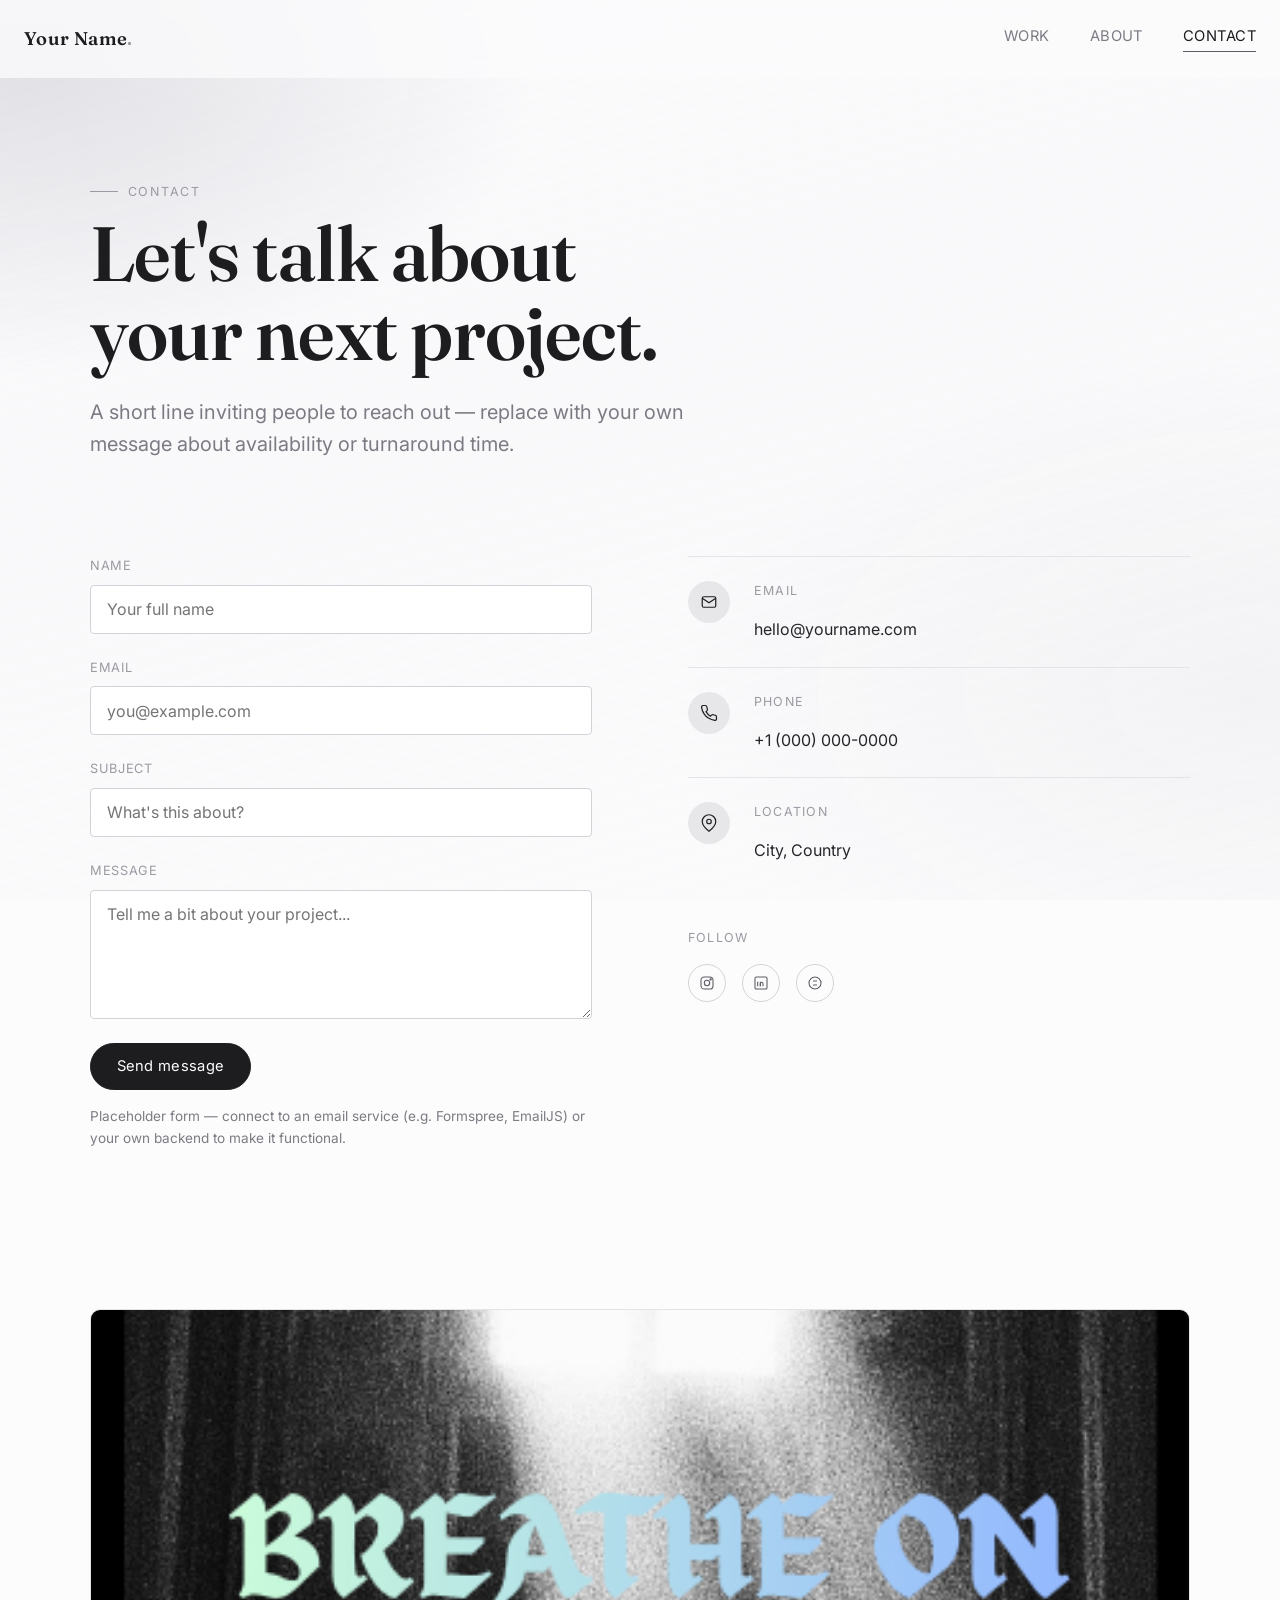
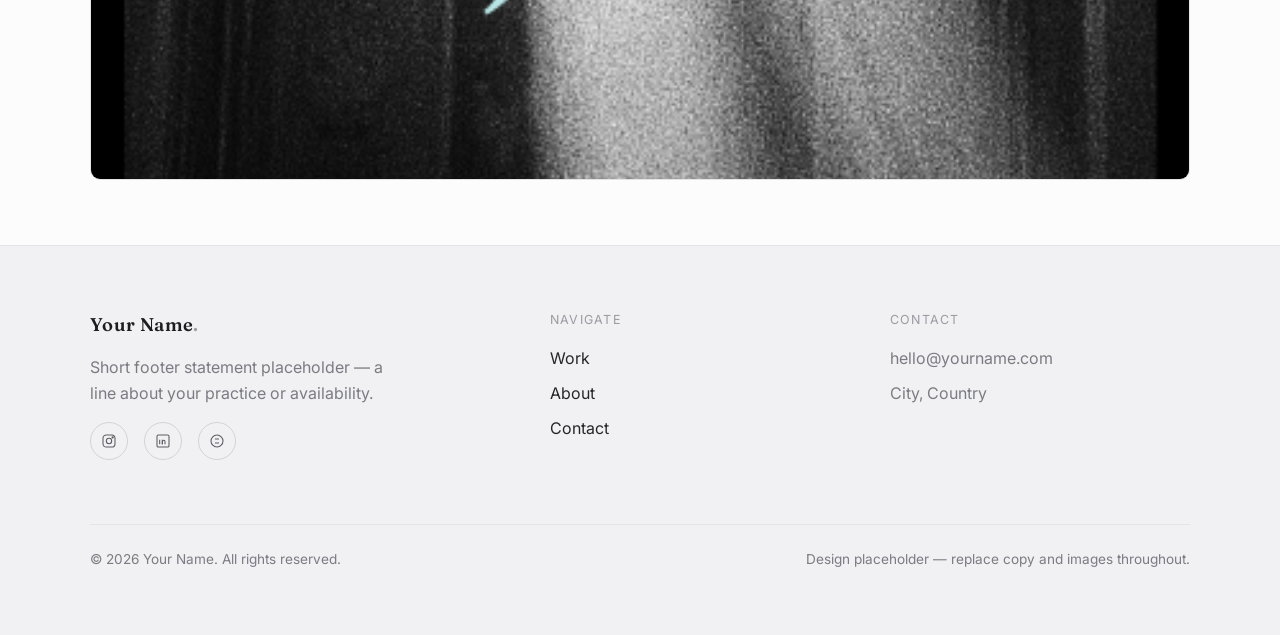
==== portfolio-site/contact.html @ 96c65c25 "Add files via upload" ====
<!DOCTYPE html>
<html lang="en">
<head>
<meta charset="UTF-8">
<meta name="viewport" content="width=device-width, initial-scale=1.0">
<title>Your Name — Contact</title>
<meta name="description" content="Get in touch.">
<link rel="preconnect" href="https://fonts.googleapis.com">
<link rel="preconnect" href="https://fonts.gstatic.com" crossorigin>
<link href="https://fonts.googleapis.com/css2?family=Fraunces:opsz,wght@9..144,400;9..144,500;9..144,600&family=Inter:wght@400;500;600&display=swap" rel="stylesheet">
<link rel="stylesheet" href="styles.css">
</head>
<body>

<div class="bg-gradient" aria-hidden="true"></div>
<div class="scroll-progress"></div>

<header class="site-nav">
  <a href="index.html" class="brand">Your Name<span>.</span></a>
  <nav class="nav-links">
    <a href="index.html">Work</a>
    <a href="about.html">About</a>
    <a href="contact.html" aria-current="page">Contact</a>
  </nav>
  <button class="nav-toggle" aria-label="Open menu">
    <svg width="18" height="18" viewBox="0 0 24 24" fill="none" stroke="currentColor" stroke-width="1.8" stroke-linecap="round"><line x1="3" y1="6" x2="21" y2="6"/><line x1="3" y1="12" x2="21" y2="12"/><line x1="3" y1="18" x2="21" y2="18"/></svg>
  </button>
</header>

<div class="mobile-menu">
  <div class="mobile-menu-top">
    <a href="index.html" class="brand">Your Name<span>.</span></a>
    <button class="mobile-menu-close nav-toggle" aria-label="Close menu">
      <svg width="18" height="18" viewBox="0 0 24 24" fill="none" stroke="currentColor" stroke-width="1.8" stroke-linecap="round"><line x1="4" y1="4" x2="20" y2="20"/><line x1="20" y1="4" x2="4" y2="20"/></svg>
    </button>
  </div>
  <div class="mobile-menu-links">
    <a href="index.html">Work</a>
    <a href="about.html">About</a>
    <a href="contact.html">Contact</a>
  </div>
</div>

<main>

  <section class="container" style="padding-top: var(--space-6);">
    <div class="reveal">
      <span class="eyebrow">Contact</span>
      <h1 style="margin-top: 0.75rem;">Let's talk about<br>your next project.</h1>
      <p class="lede" style="margin-top: var(--space-3);">A short line inviting people to reach out — replace with your own message about availability or turnaround time.</p>
    </div>
  </section>

  <section class="container contact-grid">

    <!-- FORM -->
    <div class="reveal reveal-delay-1">
      <form class="contact-form" novalidate>
        <div class="field">
          <label for="name">Name</label>
          <input type="text" id="name" name="name" placeholder="Your full name" required>
        </div>
        <div class="field">
          <label for="email">Email</label>
          <input type="email" id="email" name="email" placeholder="you@example.com" required>
        </div>
        <div class="field">
          <label for="subject">Subject</label>
          <input type="text" id="subject" name="subject" placeholder="What's this about?">
        </div>
        <div class="field">
          <label for="message">Message</label>
          <textarea id="message" name="message" rows="5" placeholder="Tell me a bit about your project..." required></textarea>
        </div>
        <button type="submit" class="btn btn-primary">Send message</button>
        <p class="form-note">Placeholder form — connect to an email service (e.g. Formspree, EmailJS) or your own backend to make it functional.</p>
        <p class="form-status" role="status"></p>
      </form>
    </div>

    <!-- INFO -->
    <div class="reveal reveal-delay-2">
      <div class="contact-info-item">
        <div class="contact-info-icon">
          <svg width="18" height="18" viewBox="0 0 24 24" fill="none" stroke="currentColor" stroke-width="1.6"><rect x="3" y="5" width="18" height="14" rx="2"/><path d="M3 7l9 6 9-6"/></svg>
        </div>
        <div>
          <span class="footer-label">Email</span>
          <p>hello@yourname.com</p>
        </div>
      </div>
      <div class="contact-info-item">
        <div class="contact-info-icon">
          <svg width="18" height="18" viewBox="0 0 24 24" fill="none" stroke="currentColor" stroke-width="1.6"><path d="M22 16.9v3a2 2 0 0 1-2.2 2 19.8 19.8 0 0 1-8.6-3.1 19.5 19.5 0 0 1-6-6 19.8 19.8 0 0 1-3.1-8.7A2 2 0 0 1 4.1 2h3a2 2 0 0 1 2 1.7c.1 1 .3 2 .7 3a2 2 0 0 1-.4 2.1L8 10.2a16 16 0 0 0 6 6l1.4-1.4a2 2 0 0 1 2.1-.4c1 .4 2 .6 3 .7a2 2 0 0 1 1.5 2z"/></svg>
        </div>
        <div>
          <span class="footer-label">Phone</span>
          <p>+1 (000) 000-0000</p>
        </div>
      </div>
      <div class="contact-info-item">
        <div class="contact-info-icon">
          <svg width="18" height="18" viewBox="0 0 24 24" fill="none" stroke="currentColor" stroke-width="1.6"><path d="M21 10c0 6-9 13-9 13s-9-7-9-13a9 9 0 0 1 18 0z"/><circle cx="12" cy="10" r="3"/></svg>
        </div>
        <div>
          <span class="footer-label">Location</span>
          <p>City, Country</p>
        </div>
      </div>

      <div style="margin-top: var(--space-4);">
        <span class="footer-label">Follow</span>
        <div class="footer-social">
          <a href="#" aria-label="Instagram"><svg width="16" height="16" viewBox="0 0 24 24" fill="none" stroke="currentColor" stroke-width="1.6"><rect x="3" y="3" width="18" height="18" rx="5"/><circle cx="12" cy="12" r="4"/><circle cx="17.5" cy="6.5" r="1"/></svg></a>
          <a href="#" aria-label="LinkedIn"><svg width="16" height="16" viewBox="0 0 24 24" fill="none" stroke="currentColor" stroke-width="1.6"><rect x="3" y="3" width="18" height="18" rx="2"/><line x1="7" y1="10" x2="7" y2="17"/><line x1="7" y1="7" x2="7" y2="7"/><path d="M11 17v-4a2 2 0 0 1 4 0v4"/><line x1="11" y1="10" x2="11" y2="17"/></svg></a>
          <a href="#" aria-label="Behance"><svg width="16" height="16" viewBox="0 0 24 24" fill="none" stroke="currentColor" stroke-width="1.6"><circle cx="12" cy="12" r="9"/><path d="M9 9h6M9 15h6"/></svg></a>
        </div>
      </div>
    </div>

  </section>

  <!-- MAP / LOCATION PLACEHOLDER -->
  <section class="container section-tight contact-map">
    <div class="ph-image has-image reveal-scale">
      <img src="assets/holy-spirit-breathe-on-me.jpg" alt="Location" loading="lazy">
    </div>
  </section>

</main>

<footer class="site-footer">
  <div class="container">
    <div class="footer-grid">
      <div>
        <a href="index.html" class="brand">Your Name<span>.</span></a>
        <p style="color: var(--color-text-muted); margin-top: var(--space-2); max-width: 32ch;">Short footer statement placeholder — a line about your practice or availability.</p>
        <div class="footer-social">
          <a href="#" aria-label="Instagram"><svg width="16" height="16" viewBox="0 0 24 24" fill="none" stroke="currentColor" stroke-width="1.6"><rect x="3" y="3" width="18" height="18" rx="5"/><circle cx="12" cy="12" r="4"/><circle cx="17.5" cy="6.5" r="1"/></svg></a>
          <a href="#" aria-label="LinkedIn"><svg width="16" height="16" viewBox="0 0 24 24" fill="none" stroke="currentColor" stroke-width="1.6"><rect x="3" y="3" width="18" height="18" rx="2"/><line x1="7" y1="10" x2="7" y2="17"/><line x1="7" y1="7" x2="7" y2="7"/><path d="M11 17v-4a2 2 0 0 1 4 0v4"/><line x1="11" y1="10" x2="11" y2="17"/></svg></a>
          <a href="#" aria-label="Behance"><svg width="16" height="16" viewBox="0 0 24 24" fill="none" stroke="currentColor" stroke-width="1.6"><circle cx="12" cy="12" r="9"/><path d="M9 9h6M9 15h6"/></svg></a>
        </div>
      </div>
      <div>
        <span class="footer-label">Navigate</span>
        <ul style="display:flex; flex-direction:column; gap:0.6rem;">
          <li><a href="index.html">Work</a></li>
          <li><a href="about.html">About</a></li>
          <li><a href="contact.html">Contact</a></li>
        </ul>
      </div>
      <div>
        <span class="footer-label">Contact</span>
        <ul style="display:flex; flex-direction:column; gap:0.6rem; color: var(--color-text-muted);">
          <li>hello@yourname.com</li>
          <li>City, Country</li>
        </ul>
      </div>
    </div>
    <div class="footer-bottom">
      <span>© 2026 Your Name. All rights reserved.</span>
      <span>Design placeholder — replace copy and images throughout.</span>
    </div>
  </div>
</footer>

<script src="script.js"></script>
</body>
</html>
---- portfolio-site/styles.css ----
/* ==========================================================================
   Design tokens
   ========================================================================== */
:root {
  /* Cool neutral palette — whites and grays only */
  --color-bg:            #FCFCFD;
  --color-bg-soft:       #F1F1F3;
  --color-surface:       #FFFFFF;
  --color-mist:          #E7E7EA;
  --color-fog:           #C9C9CF;
  --color-gray-soft:     #9A9AA2;
  --color-gray:          #5C5C64;
  --color-ink:           #1D1D20;
  --color-text:          #26262A;
  --color-text-muted:    #7B7B83;
  --color-border:        #E4E4E8;
  --color-border-strong: #D2D2D8;

  /* Scroll-reactive gradient stops (updated by script.js) */
  --grad-a: #F4F4F6;
  --grad-b: #E2E2E7;
  --grad-c: #FAFAFB;

  --font-display: "Fraunces", "Georgia", serif;
  --font-body: "Inter", "Helvetica Neue", Arial, sans-serif;

  --container-w: 1180px;
  --space-1: 0.5rem;
  --space-2: 1rem;
  --space-3: 1.5rem;
  --space-4: 2.5rem;
  --space-5: 4rem;
  --space-6: 6rem;
  --space-7: 9rem;

  --ease-out: cubic-bezier(0.16, 1, 0.3, 1);
  --dur-fast: 220ms;
  --dur-med: 500ms;
  --dur-slow: 900ms;

  --radius-sm: 4px;
  --radius-md: 10px;
}

/* ==========================================================================
   Reset
   ========================================================================== */
*, *::before, *::after { box-sizing: border-box; }
html { scroll-behavior: smooth; }
body {
  margin: 0;
  background: var(--color-bg);
  color: var(--color-text);
  font-family: var(--font-body);
  font-size: 16px;
  line-height: 1.6;
  -webkit-font-smoothing: antialiased;
  opacity: 0;
}
body.is-ready { opacity: 1; transition: opacity var(--dur-slow) var(--ease-out); }

img { max-width: 100%; display: block; }
a { color: inherit; text-decoration: none; }
ul { margin: 0; padding: 0; list-style: none; }
h1, h2, h3, h4, p { margin: 0; }
button { font-family: inherit; cursor: pointer; }

::selection { background: var(--color-fog); color: var(--color-ink); }

/* ==========================================================================
   Scroll-reactive background gradient
   ========================================================================== */
.bg-gradient {
  position: fixed;
  inset: 0;
  z-index: -1;
  overflow: hidden;
  pointer-events: none;
  background: var(--color-bg);
}
.bg-gradient::before,
.bg-gradient::after {
  content: "";
  position: absolute;
  inset: -25%;
  will-change: transform;
}
.bg-gradient::before {
  background:
    radial-gradient(38% 32% at 18% 22%, var(--grad-b) 0%, transparent 70%),
    radial-gradient(42% 36% at 82% 68%, var(--grad-a) 0%, transparent 72%);
  transform: translate3d(0, calc(var(--scroll-shift, 0px) * 0.6), 0) rotate(calc(var(--scroll-shift, 0px) * 0.02deg));
  transition: transform 60ms linear;
}
.bg-gradient::after {
  background: linear-gradient(165deg, transparent 0%, var(--grad-c) 45%, transparent 100%);
  transform: translate3d(0, calc(var(--scroll-shift, 0px) * -0.35), 0);
  transition: transform 60ms linear;
  mix-blend-mode: multiply;
  opacity: 0.6;
}
@media (prefers-reduced-motion: reduce) {
  .bg-gradient::before, .bg-gradient::after { transition: none; transform: none !important; }
}

.container {
  width: 100%;
  max-width: var(--container-w);
  margin-inline: auto;
  padding-inline: var(--space-3);
}

@media (min-width: 700px) {
  .container { padding-inline: var(--space-4); }
}

/* Scroll progress bar */
.scroll-progress {
  position: fixed;
  top: 0; left: 0;
  height: 2px;
  width: 0%;
  background: var(--color-gray);
  z-index: 999;
  transition: width 80ms linear;
}

/* ==========================================================================
   Nav
   ========================================================================== */
.site-nav {
  position: sticky;
  top: 0;
  z-index: 100;
  display: flex;
  align-items: center;
  justify-content: space-between;
  padding: var(--space-3);
  background: rgba(252, 252, 253, 0.78);
  backdrop-filter: blur(10px);
  -webkit-backdrop-filter: blur(10px);
  border-bottom: 1px solid transparent;
  transition: border-color var(--dur-fast) var(--ease-out);
}
.site-nav.is-scrolled { border-bottom-color: var(--color-border); }

.brand {
  font-family: var(--font-display);
  font-size: 1.15rem;
  letter-spacing: 0.02em;
  font-weight: 600;
  color: var(--color-ink);
}
.brand span { color: var(--color-gray-soft); }

.nav-links {
  display: none;
  align-items: center;
  gap: var(--space-4);
}
@media (min-width: 720px) {
  .nav-links { display: flex; }
}
.nav-links a {
  position: relative;
  display: inline-block;
  font-size: 0.92rem;
  letter-spacing: 0.03em;
  text-transform: uppercase;
  color: var(--color-text-muted);
  padding-bottom: 4px;
  transition: color var(--dur-fast) var(--ease-out), transform 200ms var(--ease-out);
}
.nav-links a::after {
  content: "";
  position: absolute;
  left: 0; bottom: 0;
  width: 100%;
  height: 1px;
  background: var(--color-gray);
  transform: scaleX(0);
  transform-origin: right;
  transition: transform var(--dur-fast) var(--ease-out);
}
.nav-links a:hover,
.nav-links a[aria-current="page"] {
  color: var(--color-ink);
}
.nav-links a:hover::after,
.nav-links a[aria-current="page"]::after {
  transform: scaleX(1);
  transform-origin: left;
}

.nav-toggle {
  display: inline-flex;
  align-items: center;
  justify-content: center;
  width: 40px;
  height: 40px;
  background: none;
  border: 1px solid var(--color-border-strong);
  border-radius: var(--radius-sm);
  color: var(--color-ink);
}
@media (min-width: 720px) {
  .nav-toggle { display: none; }
}

.mobile-menu {
  position: fixed;
  inset: 0;
  z-index: 200;
  background: var(--color-bg);
  display: flex;
  flex-direction: column;
  padding: var(--space-3);
  transform: translateY(-100%);
  transition: transform var(--dur-med) var(--ease-out);
}
.mobile-menu.is-open { transform: translateY(0); }
.mobile-menu-top {
  display: flex;
  align-items: center;
  justify-content: space-between;
}
.mobile-menu-links {
  margin-top: var(--space-6);
  display: flex;
  flex-direction: column;
  gap: var(--space-3);
}
.mobile-menu-links a {
  font-family: var(--font-display);
  font-size: 2rem;
  color: var(--color-ink);
}

/* ==========================================================================
   Buttons
   ========================================================================== */
.btn {
  display: inline-flex;
  align-items: center;
  gap: 0.5rem;
  padding: 0.85rem 1.6rem;
  border-radius: 999px;
  font-size: 0.92rem;
  letter-spacing: 0.02em;
  border: 1px solid var(--color-ink);
  transition: background var(--dur-fast) var(--ease-out), color var(--dur-fast) var(--ease-out), transform var(--dur-fast) var(--ease-out);
}
.btn-primary {
  background: var(--color-ink);
  color: var(--color-bg);
}
.btn-primary:hover { background: var(--color-gray); transform: translateY(-2px); }
.btn-outline {
  background: transparent;
  color: var(--color-ink);
}
.btn-outline:hover { background: var(--color-ink); color: var(--color-bg); transform: translateY(-2px); }

/* ==========================================================================
   Reveal-on-scroll
   ========================================================================== */
.reveal {
  opacity: 0;
  transform: translateY(28px);
  transition: opacity var(--dur-slow) var(--ease-out), transform var(--dur-slow) var(--ease-out);
}
.reveal.is-visible { opacity: 1; transform: translateY(0); }
.reveal-delay-1 { transition-delay: 90ms; }
.reveal-delay-2 { transition-delay: 180ms; }
.reveal-delay-3 { transition-delay: 270ms; }
.reveal-delay-4 { transition-delay: 360ms; }

.reveal-scale {
  opacity: 0;
  transform: scale(0.94);
  transition: opacity var(--dur-slow) var(--ease-out), transform var(--dur-slow) var(--ease-out);
}
.reveal-scale.is-visible { opacity: 1; transform: scale(1); }

@media (prefers-reduced-motion: reduce) {
  html { scroll-behavior: auto; }
  .reveal, .reveal-scale, body { transition: none !important; transform: none !important; opacity: 1 !important; }
}

/* ==========================================================================
   Placeholder blocks (image / text stand-ins)
   ========================================================================== */
.ph-image {
  position: relative;
  width: 100%;
  background: linear-gradient(155deg, var(--color-bg-soft), var(--color-mist) 130%);
  border: 1px dashed var(--color-border-strong);
  border-radius: var(--radius-md);
  overflow: hidden;
  display: flex;
  align-items: center;
  justify-content: center;
  color: var(--color-gray-soft);
  transform: perspective(800px);
  transition: transform 250ms var(--ease-out), box-shadow 250ms var(--ease-out);
  will-change: transform;
}
.ph-image:hover {
  box-shadow: 0 20px 40px -20px rgba(20, 20, 24, 0.18);
}
.ph-image.has-image {
  border-style: solid;
  border-color: var(--color-border);
  background: var(--color-bg-soft);
}
.ph-image img {
  position: absolute;
  inset: 0;
  width: 100%;
  height: 100%;
  object-fit: cover;
}
.ph-image .ph-label {
  display: flex;
  flex-direction: column;
  align-items: center;
  gap: 0.5rem;
  font-size: 0.8rem;
  letter-spacing: 0.04em;
  text-transform: uppercase;
  text-align: center;
  padding: var(--space-2);
}
.ph-image svg { opacity: 0.55; }

.ph-text {
  display: block;
  width: 100%;
  border-radius: 3px;
  background: linear-gradient(90deg, var(--color-border) 0%, var(--color-bg-soft) 50%, var(--color-border) 100%);
  background-size: 200% 100%;
  animation: ph-shimmer 3.2s ease-in-out infinite;
}
@keyframes ph-shimmer {
  0% { background-position: 200% 0; }
  100% { background-position: -200% 0; }
}
@media (prefers-reduced-motion: reduce) {
  .ph-text { animation: none; background-position: 0 0; }
}

/* ==========================================================================
   Sections / typography helpers
   ========================================================================== */
.section { padding-block: var(--space-6); }
.section-tight { padding-block: var(--space-5); }

.eyebrow {
  display: inline-flex;
  align-items: center;
  gap: 0.6rem;
  font-size: 0.78rem;
  letter-spacing: 0.14em;
  text-transform: uppercase;
  color: var(--color-gray-soft);
}
.eyebrow::before {
  content: "";
  width: 28px;
  height: 1px;
  background: var(--color-gray-soft);
}

h1, h2, h3 { font-family: var(--font-display); color: var(--color-ink); font-weight: 600; }
h1 { font-size: clamp(2.6rem, 6vw, 5rem); line-height: 1.03; letter-spacing: -0.01em; }
h2 { font-size: clamp(1.9rem, 3.6vw, 2.8rem); line-height: 1.1; }
h3 { font-size: 1.3rem; line-height: 1.25; }

.lede {
  font-size: clamp(1.05rem, 1.6vw, 1.25rem);
  color: var(--color-text-muted);
  max-width: 46ch;
}

.divider {
  height: 1px;
  background: var(--color-border);
  border: none;
  margin: 0;
}

/* ==========================================================================
   Footer
   ========================================================================== */
.site-footer {
  border-top: 1px solid var(--color-border);
  padding-block: var(--space-5);
  background: var(--color-bg-soft);
}
.footer-grid {
  display: grid;
  gap: var(--space-4);
  grid-template-columns: 1fr;
}
@media (min-width: 720px) {
  .footer-grid { grid-template-columns: 1.4fr 1fr 1fr; }
}
.footer-social {
  display: flex;
  gap: var(--space-2);
  margin-top: var(--space-2);
}
.footer-social a {
  width: 38px;
  height: 38px;
  border: 1px solid var(--color-border-strong);
  border-radius: 50%;
  display: inline-flex;
  align-items: center;
  justify-content: center;
  color: var(--color-gray);
  transition: background var(--dur-fast) var(--ease-out), color var(--dur-fast) var(--ease-out), transform 200ms var(--ease-out);
}
.footer-social a:hover { background: var(--color-ink); color: var(--color-bg); }
.footer-bottom {
  margin-top: var(--space-5);
  padding-top: var(--space-3);
  border-top: 1px solid var(--color-border);
  display: flex;
  flex-wrap: wrap;
  gap: var(--space-2);
  justify-content: space-between;
  font-size: 0.85rem;
  color: var(--color-text-muted);
}
.footer-label {
  font-size: 0.78rem;
  letter-spacing: 0.1em;
  text-transform: uppercase;
  color: var(--color-gray-soft);
  margin-bottom: var(--space-2);
  display: block;
}

/* ==========================================================================
   Marquee strip
   ========================================================================== */
.marquee {
  border-block: 1px solid var(--color-border);
  background: var(--color-mist);
  overflow: hidden;
  padding-block: var(--space-2);
}
.marquee-track {
  display: flex;
  width: max-content;
  gap: var(--space-5);
  animation: marquee 26s linear infinite;
}
.marquee-track span {
  font-family: var(--font-display);
  font-size: 1.4rem;
  color: var(--color-ink);
  white-space: nowrap;
}
@keyframes marquee {
  from { transform: translateX(0); }
  to { transform: translateX(-50%); }
}
@media (prefers-reduced-motion: reduce) {
  .marquee-track { animation: none; }
}

/* ==========================================================================
   Hero
   ========================================================================== */
.hero {
  padding-top: var(--space-6);
  padding-bottom: var(--space-5);
  display: grid;
  gap: var(--space-4);
}
.hero-top {
  display: flex;
  flex-direction: column;
  gap: var(--space-3);
}
.hero-scroll-cue {
  display: inline-flex;
  align-items: center;
  gap: var(--space-1);
  margin-top: var(--space-3);
  font-size: 0.8rem;
  letter-spacing: 0.08em;
  text-transform: uppercase;
  color: var(--color-text-muted);
}
.hero-scroll-cue svg { animation: bob 1.8s ease-in-out infinite; }
@keyframes bob {
  0%, 100% { transform: translateY(0); }
  50% { transform: translateY(6px); }
}
@media (prefers-reduced-motion: reduce) {
  .hero-scroll-cue svg { animation: none; }
}

.hero-image-wrap {
  position: relative;
}
.hero-image-wrap .ph-image { aspect-ratio: 16/8; }

/* ==========================================================================
   Work grid (index/landing)
   ========================================================================== */
.work-list {
  display: flex;
  flex-direction: column;
  gap: var(--space-6);
}
.work-item {
  display: grid;
  gap: var(--space-3);
  align-items: start;
}
@media (min-width: 860px) {
  .work-item { grid-template-columns: 1.3fr 1fr; gap: var(--space-4); }
  .work-item.is-reverse { direction: rtl; }
  .work-item.is-reverse > * { direction: ltr; }
}
.work-item .ph-image { aspect-ratio: 4/3; }
.work-meta {
  display: flex;
  align-items: center;
  justify-content: space-between;
  margin-top: var(--space-2);
}
.work-index {
  font-family: var(--font-display);
  color: var(--color-fog);
  font-size: 1rem;
}
.work-tags {
  display: flex;
  gap: 0.5rem;
  flex-wrap: wrap;
  margin-top: var(--space-2);
}
.tag {
  display: inline-block;
  font-size: 0.76rem;
  letter-spacing: 0.05em;
  text-transform: uppercase;
  color: var(--color-gray);
  border: 1px solid var(--color-border-strong);
  border-radius: 999px;
  padding: 0.3rem 0.75rem;
  transition: transform 200ms var(--ease-out), border-color 200ms var(--ease-out);
}
.work-desc { margin-top: var(--space-2); }

/* ==========================================================================
   About page
   ========================================================================== */
.about-hero {
  display: grid;
  gap: var(--space-4);
  align-items: center;
  padding-block: var(--space-6);
}
@media (min-width: 860px) {
  .about-hero { grid-template-columns: 0.85fr 1.15fr; gap: var(--space-5); }
}
.about-hero .ph-image { aspect-ratio: 4/5; }

.timeline {
  display: flex;
  flex-direction: column;
}
.timeline-item {
  display: grid;
  grid-template-columns: 100px 1fr;
  gap: var(--space-3);
  padding-block: var(--space-3);
  border-top: 1px solid var(--color-border);
}
.timeline-item:last-child { border-bottom: 1px solid var(--color-border); }
.timeline-year {
  font-family: var(--font-display);
  color: var(--color-gray-soft);
}

.skills-grid {
  display: grid;
  grid-template-columns: repeat(2, 1fr);
  gap: var(--space-2);
}
@media (min-width: 640px) {
  .skills-grid { grid-template-columns: repeat(3, 1fr); }
}
.skill-chip {
  padding: var(--space-3);
  border: 1px solid var(--color-border);
  border-radius: var(--radius-md);
  background: var(--color-surface);
  text-align: center;
  font-size: 0.9rem;
  color: var(--color-ink);
  transition: border-color var(--dur-fast) var(--ease-out), transform var(--dur-fast) var(--ease-out);
}
.skill-chip:hover { border-color: var(--color-gray-soft); transform: translateY(-3px); }

.stat-row {
  display: grid;
  grid-template-columns: repeat(2, 1fr);
  gap: var(--space-3);
}
@media (min-width: 640px) {
  .stat-row { grid-template-columns: repeat(4, 1fr); }
}
.stat {
  border-top: 1px solid var(--color-border-strong);
  padding-top: var(--space-2);
}
.stat-num {
  font-family: var(--font-display);
  font-size: 2.4rem;
  color: var(--color-ink);
}
.stat-label {
  font-size: 0.82rem;
  color: var(--color-text-muted);
  text-transform: uppercase;
  letter-spacing: 0.05em;
}

/* ==========================================================================
   Contact page
   ========================================================================== */
.contact-grid {
  display: grid;
  gap: var(--space-5);
  padding-block: var(--space-6);
}
@media (min-width: 900px) {
  .contact-grid { grid-template-columns: 1fr 1fr; gap: var(--space-6); align-items: start; }
}

.contact-info-item {
  display: flex;
  gap: var(--space-3);
  padding-block: var(--space-3);
  border-top: 1px solid var(--color-border);
}
.contact-info-item:last-child { border-bottom: 1px solid var(--color-border); }
.contact-info-icon {
  width: 42px;
  height: 42px;
  border-radius: 50%;
  background: var(--color-mist);
  color: var(--color-ink);
  display: flex;
  align-items: center;
  justify-content: center;
  flex-shrink: 0;
  transition: transform 200ms var(--ease-out);
}

.field {
  display: flex;
  flex-direction: column;
  gap: 0.5rem;
  margin-bottom: var(--space-3);
}
.field label {
  font-size: 0.8rem;
  letter-spacing: 0.05em;
  text-transform: uppercase;
  color: var(--color-gray-soft);
}
.field input,
.field textarea {
  font-family: var(--font-body);
  font-size: 1rem;
  padding: 0.85rem 1rem;
  border: 1px solid var(--color-border-strong);
  border-radius: var(--radius-sm);
  background: var(--color-surface);
  color: var(--color-text);
  resize: vertical;
  transition: border-color var(--dur-fast) var(--ease-out), box-shadow var(--dur-fast) var(--ease-out);
}
.field input:focus,
.field textarea:focus {
  outline: none;
  border-color: var(--color-gray);
  box-shadow: 0 0 0 3px rgba(122, 90, 58, 0.15);
}
.form-note {
  font-size: 0.85rem;
  color: var(--color-text-muted);
  margin-top: var(--space-2);
}
.form-status {
  margin-top: var(--space-2);
  font-size: 0.9rem;
  color: var(--color-ink);
  display: none;
}
.form-status.is-shown { display: block; }

.contact-map .ph-image { aspect-ratio: 21/9; }
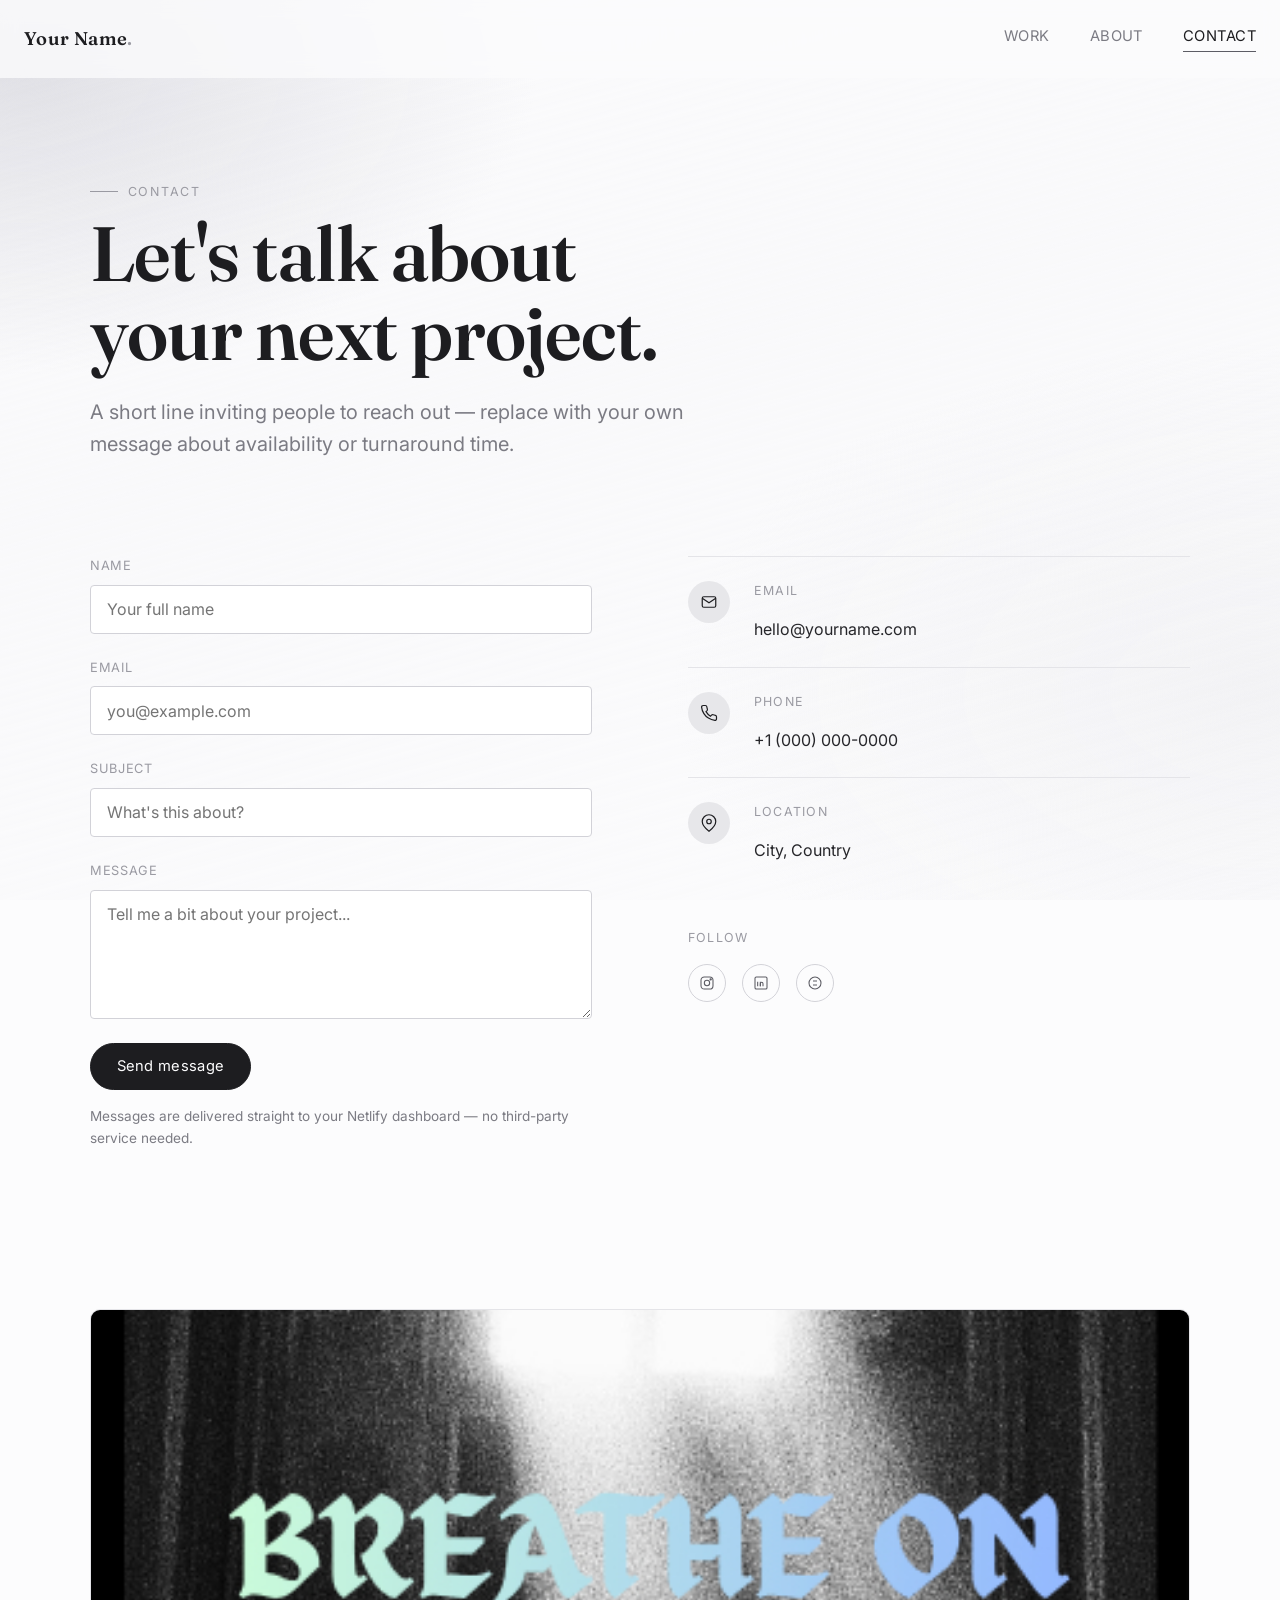
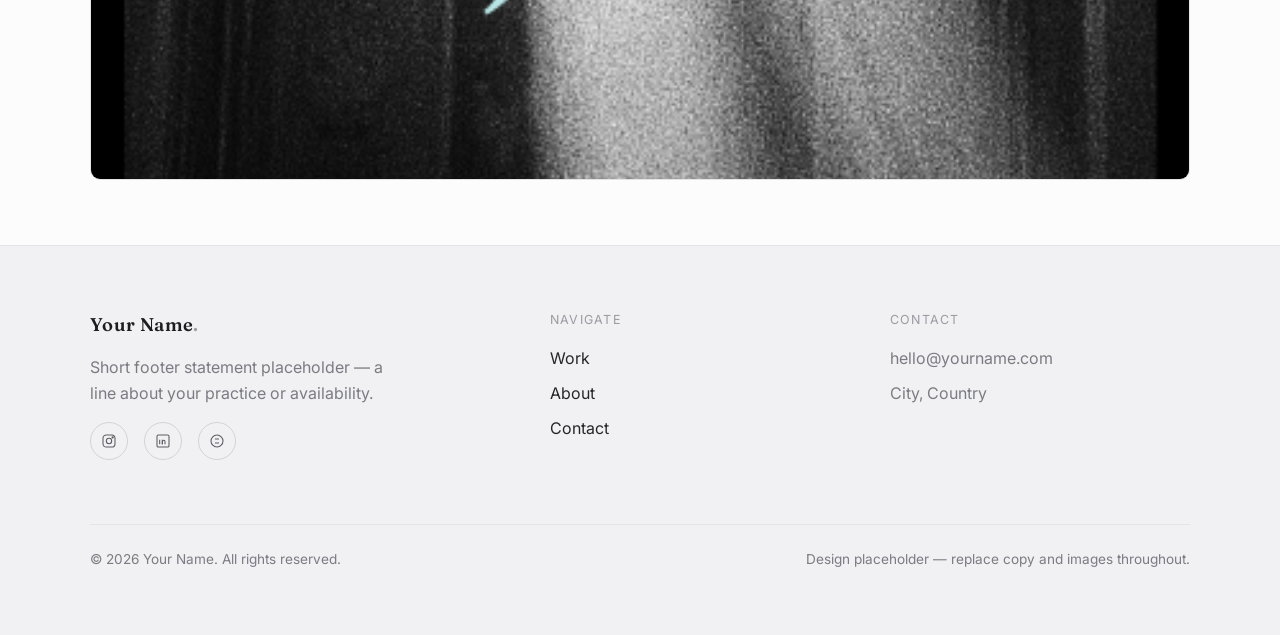
==== commit b4f73146: "Add Netlify deploy config and wire up contact form Adds netlify.toml so Netlify builds from the port" ====
--- a/portfolio-site/contact.html
+++ b/portfolio-site/contact.html
@@ -55,7 +55,11 @@
 
     <!-- FORM -->
     <div class="reveal reveal-delay-1">
-      <form class="contact-form" novalidate>
+      <form class="contact-form" name="contact" method="POST" data-netlify="true" netlify-honeypot="bot-field" novalidate>
+        <input type="hidden" name="form-name" value="contact">
+        <p style="position: absolute; left: -9999px;" aria-hidden="true">
+          <label>Don't fill this out if you're human: <input name="bot-field" tabindex="-1" autocomplete="off"></label>
+        </p>
         <div class="field">
           <label for="name">Name</label>
           <input type="text" id="name" name="name" placeholder="Your full name" required>
@@ -73,7 +77,7 @@
           <textarea id="message" name="message" rows="5" placeholder="Tell me a bit about your project..." required></textarea>
         </div>
         <button type="submit" class="btn btn-primary">Send message</button>
-        <p class="form-note">Placeholder form — connect to an email service (e.g. Formspree, EmailJS) or your own backend to make it functional.</p>
+        <p class="form-note">Messages are delivered straight to your Netlify dashboard — no third-party service needed.</p>
         <p class="form-status" role="status"></p>
       </form>
     </div>
